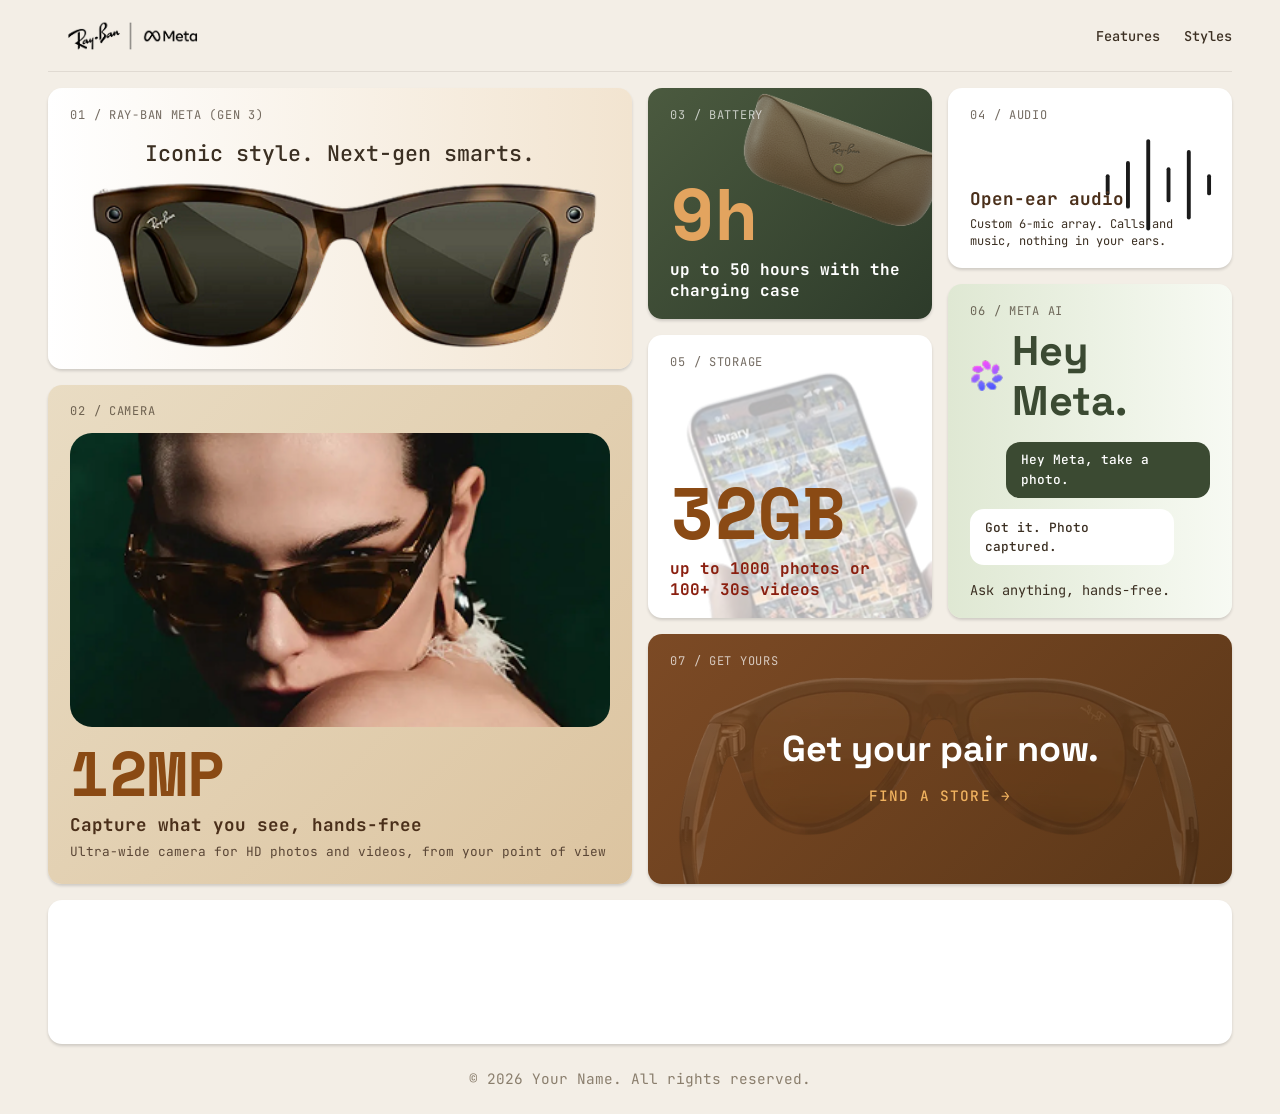
==== Act01-Bento/index.html @ ca3ed842 "Created the bento website" ====
<!DOCTYPE html>
<html lang="en">

<head>
    <meta charset="UTF-8">
    <meta name="viewport" content="width=device-width, initial-scale=1.0">
    <title>Ray-Ban Meta | Bento Layout</title>
    <link rel="preconnect" href="https://fonts.googleapis.com">
    <link rel="preconnect" href="https://fonts.gstatic.com" crossorigin>
    <link
        href="https://fonts.googleapis.com/css2?family=JetBrains+Mono:wght@400;500;700&family=Space+Grotesk:wght@600;700&family=Space+Mono:wght@700&display=swap"
        rel="stylesheet">
    <link href="https://cdn.jsdelivr.net/npm/bootstrap@5.3.3/dist/css/bootstrap.min.css" rel="stylesheet">
    <link rel="stylesheet" href="style.css">
</head>

<body>
    <div class="container-fluid px-3 px-md-5">

        <!-- HEADER -->
        <header class="bento-header mb-3">
            <nav class="d-flex align-items-center justify-content-between w-100">
                <a href="#" class="brand">
                    <img src="images/Rayban_Meta-Logo.png" alt="Ray-Ban Meta" class="brand-logo">
                </a>
                <ul class="nav-links list-unstyled d-flex gap-4 mb-0">
                    <li><a href="#features">Features</a></li>
                    <li><a href="#styles">Styles</a></li>
                </ul>
            </nav>
        </header>

        <!-- MAIN -->
        <main class="row g-3" id="features">

            <!-- LEFT -->
            <div class="col-12 col-lg-6 bento-stack">

                <!-- 01 -->
                <article class="bento-box box-1">
                    <p class="box-label">01 / Ray-Ban Meta (Gen 3)</p>
                    <h2 class="box-tagline">Iconic style. Next-gen smarts.</h2>
                    <img src="images/Wayfarer-Front.png" alt="Ray-Ban Meta Wayfarer, front view" class="img-contain">
                </article>

                <!-- 02 -->
                <article class="bento-box box-4">
                    <p class="box-label">02 / Camera</p>
                    <img src="images/Zena_Model.png" alt="Model wearing Ray-Ban Meta glasses" class="box-photo">
                    <p class="big-stat">12MP</p>
                    <h3 class="box-title">Capture what you see, hands-free</h3>
                    <p class="box-desc">Ultra-wide camera for HD photos and videos, from your point of view</p>
                </article>

            </div>

            <!-- RIGHT -->
            <div class="col-12 col-lg-6 bento-stack">
                <div class="row g-3">

                    <!-- MIDDLE -->
                    <div class="col-12 col-sm-6 bento-stack">

                        <!-- 03 -->
                        <article class="bento-box box-2">
                            <img src="images/Charging_Case.png" alt="Ray-Ban Meta charging case"
                                class="bg-img case-img">
                            <p class="box-label">03 / Battery</p>
                            <div class="box-bottom">
                                <p class="big-stat stat-orange">9h</p>
                                <p class="stat-text">up to 50 hours with the charging case</p>
                            </div>
                        </article>

                        <!-- 05 -->
                        <article class="bento-box box-5">
                            <img src="images/phone_images.png" alt="" class="bg-img phone-img">
                            <p class="box-label">05 / Storage</p>
                            <div class="box-bottom">
                                <p class="big-stat">32GB</p>
                                <p class="stat-text stat-red">up to 1000 photos or 100+ 30s videos</p>
                            </div>
                        </article>

                    </div>

                    <!-- RIGHT SIDE -->
                    <div class="col-12 col-sm-6 bento-stack">

                        <!-- 04 -->
                        <article class="bento-box box-3">
                            <svg class="bg-img wave" viewBox="0 0 142 120" aria-hidden="true">
                                <g stroke="currentColor" stroke-width="5" stroke-linecap="round">
                                    <line x1="6" y1="49" x2="6" y2="71" />
                                    <line x1="32" y1="32" x2="32" y2="88" />
                                    <line x1="58" y1="4" x2="58" y2="116" />
                                    <line x1="84" y1="40" x2="84" y2="80" />
                                    <line x1="110" y1="18" x2="110" y2="102" />
                                    <line x1="136" y1="49" x2="136" y2="71" />
                                </g>
                            </svg>
                            <p class="box-label">04 / Audio</p>
                            <div class="box-bottom">
                                <h3 class="box-title">Open-ear audio</h3>
                                <p class="box-desc">Custom 6-mic array. Calls and music, nothing in your ears.</p>
                            </div>
                        </article>

                        <!-- 06 -->
                        <article class="bento-box box-6">
                            <p class="box-label">06 / Meta AI</p>
                            <div class="ai-title">
                                <img src="images/Meta_AI-Logo.png" alt="Meta AI logo">
                                <h2>Hey Meta.</h2>
                            </div>
                            <div class="chat">
                                <p class="bubble bubble-user">Hey Meta, take a photo.</p>
                                <p class="bubble bubble-ai">Got it. Photo captured.</p>
                            </div>
                            <p class="box-desc ask">Ask anything, hands-free.</p>
                        </article>

                    </div>
                </div>

                <!-- 07 -->
                <article class="bento-box box-7">
                    <img src="images/Aviator-Back.png" alt="" class="bg-img aviator-img">
                    <p class="box-label">07 / Get yours</p>
                    <div class="cta">
                        <h2>Get your pair now.</h2>
                        <a class="store-link" role="button" tabindex="0">Find a store <span
                                class="arrow">&rarr;</span></a>
                    </div>
                </article>

            </div>

            <!-- BELOW THE FOLD -->
            <div class="col-12" id="styles">
                <div class="bento-box box-8"></div>
            </div>

        </main>

        <!-- FOOTER -->
        <footer class="bento-footer">
            <p class="mb-0">&copy; 2026 Your Name. All rights reserved.</p>
        </footer>

    </div>

    <script src="https://cdn.jsdelivr.net/npm/bootstrap@5.3.3/dist/js/bootstrap.bundle.min.js"></script>
</body>

</html>
---- Act01-Bento/style.css ----
:root {
    --gap: 1rem;
    /* mas mataas na minimum para laging kasya ang laman ng boxes */
    --h: max(38rem, calc(100vh - 7.5rem));
    --s: calc(var(--h) * 0.68 - var(--gap));

    --font-mono: 'JetBrains Mono', monospace;
    --font-stat: 'Space Mono', monospace;
    --font-heading: 'Space Grotesk', sans-serif;
    --stat-size: clamp(2.6rem, 8vh, 5rem);
}

html {
    scroll-behavior: smooth;
}

body {
    background: #f3eee6;
    font-family: var(--font-mono);
    color: #3b2f22;
}

/* ---------- HEADER ---------- */
.bento-header {
    min-height: 4.5rem;
    display: flex;
    align-items: center;
    border-bottom: 1px solid rgba(60, 45, 30, 0.1);
}

.brand-logo {
    height: 3rem;
    width: auto;
    display: block;
}

.nav-links a {
    color: #3b2f22;
    font-size: 0.85rem;
    font-weight: 500;
    text-decoration: none;
}

.nav-links a:hover {
    text-decoration: underline;
    text-underline-offset: 4px;
}

/* ---------- FOOTER ---------- */
.bento-footer {
    text-align: center;
    color: #8a7e6d;
    font-size: 0.9rem;
    padding: 1.5rem 0;
}

/* ---------- BOX BASE ---------- */
.bento-stack {
    display: flex;
    flex-direction: column;
    gap: var(--gap);
}

.bento-box {
    position: relative;
    display: flex;
    flex-direction: column;
    overflow: hidden;
    padding: 1.1rem 1.4rem;
    border-radius: 14px;
    box-shadow: 0 2px 3px rgba(0, 0, 0, 0.15);
}

/* text laging nasa ibabaw ng background images */
.bento-box > :not(.bg-img) {
    position: relative;
    z-index: 1;
}

.bg-img {
    position: absolute;
    z-index: 0;
    pointer-events: none;
}

.box-label {
    margin: 0;
    font-size: 0.75rem;
    letter-spacing: 0.06em;
    text-transform: uppercase;
    opacity: 0.7;
}

.box-bottom {
    margin-top: auto;
}

.big-stat {
    margin: 0;
    font-family: var(--font-stat);
    font-weight: 700;
    font-size: var(--stat-size);
    line-height: 1;
    color: #8a4a14;
}

.stat-orange { color: #e3a45f; }

.stat-text {
    margin: 0.6rem 0 0;
    font-size: 1rem;
    font-weight: 700;
    line-height: 1.35;
}

.stat-red { color: #8a1f0f; }

.box-title {
    margin: 0;
    font-size: 1.1rem;
    font-weight: 700;
    color: #4a2f1a;
}

.box-desc {
    margin: 0.4rem 0 0;
    font-size: 0.75rem;
    line-height: 1.45;
}

.img-contain {
    flex: 1 1 0;
    min-height: 0;
    width: 100%;
    object-fit: contain;
    margin-top: 0.5rem;
}

/* ---------- BOX HEIGHTS & BACKGROUNDS ---------- */
/* walang min-height dito para laging pantay ang mga baba */

/* left column */
.box-1 { height: calc(var(--h) * 0.36); background: linear-gradient(90deg, #ffffff, #f2e4d0); }
.box-4 { height: calc(var(--h) * 0.64); background: linear-gradient(135deg, #e9dcc3, #dcc4a0); }

/* middle column */
.box-2 { height: calc(var(--s) * 0.45); background: linear-gradient(135deg, #4b5a3f, #2d3b2a); color: #ffffff; }
.box-5 { height: calc(var(--s) * 0.55); background: #ffffff; }

/* right column */
.box-3 { height: calc(var(--s) * 0.35); background: #ffffff; }
.box-6 { height: calc(var(--s) * 0.65); background: linear-gradient(90deg, #dfe8d3, #f7faf3); }

/* wide brown box */
.box-7 { height: calc(var(--h) * 0.32); background: linear-gradient(135deg, #7c4a25, #5b3718); color: #ffffff; }

/* bottom white box (kita lang pag nag-scroll) */
.box-8 { height: 9rem; background: #ffffff; }

/* ---------- 01 ---------- */
.box-tagline {
    margin: 1.1rem 0 0;
    text-align: center;
    font-size: clamp(1rem, 2.4vh, 1.5rem);
    font-weight: 500;
}

/* mas malaki ang glasses (may transparent padding kasi ang PNG) */
.box-1 .img-contain {
    margin-top: 0.5rem;
    transform: scale(1.7);
}

/* ---------- 02 ---------- */
.box-photo {
    flex: 1 1 0;
    min-height: 0;
    width: 100%;
    object-fit: cover;
    object-position: center 30%;
    border-radius: 22px;
    margin: 0.8rem 0 0;
}

.box-4 .big-stat {
    margin-top: 1rem;
    font-size: clamp(2.4rem, 7vh, 4.4rem);
    line-height: 0.95;
}

.box-4 .box-title {
    margin-top: 0.7rem;
}

.box-4 .box-desc {
    margin-top: 0.5rem;
    margin-bottom: 0.3rem;
    font-size: 0.8rem;
    color: #5a4636;
}

/* ---------- 03 ---------- */
.case-img {
    top: -4%;
    right: -10%;
    width: 84%;
    opacity: 0.5;
}

/* ---------- 04 ---------- */
.wave {
    top: 28%;
    right: 6.5%;
    height: 52%;
    color: #1a1a1a;
}

.box-3 .box-desc {
    max-width: 92%;
}

/* ---------- 05 ---------- */
.phone-img {
    right: 0;
    bottom: -8%;
    height: 96%;
    width: auto;
    opacity: 0.3;
}

/* ---------- 06 ---------- */
.ai-title {
    display: flex;
    align-items: center;
    gap: 0.6rem;
    margin-top: 0.4rem;
}

.ai-title img {
    height: clamp(1.6rem, 3.6vh, 2.2rem);
    width: auto;
}

.ai-title h2 {
    margin: 0;
    font-family: var(--font-heading);
    font-weight: 700;
    font-size: clamp(1.8rem, 4.6vh, 2.7rem);
    color: #3b4a32;
}

.chat {
    margin-top: auto;
    display: flex;
    flex-direction: column;
    gap: 0.7rem;
}

.bubble {
    margin: 0;
    padding: 0.55rem 0.9rem;
    border-radius: 14px;
    font-size: 0.8rem;
    font-weight: 500;
    max-width: 85%;
}

.bubble-user {
    align-self: flex-end;
    background: #3b4a32;
    color: #ffffff;
}

.bubble-ai {
    align-self: flex-start;
    background: #ffffff;
    color: #3b2f22;
}

.ask {
    margin-top: auto;
    font-size: 0.85rem;
}

/* ---------- 07 ---------- */
/* buo ang lens/frame, mas mababa; yung arms na lang ang pwedeng macrop */
.aviator-img {
    left: 0;
    top: 12%;
    width: 100%;
    height: 104%;
    object-fit: contain;
    opacity: 0.2;
}

.cta {
    margin: auto 0;
    text-align: center;
}

.cta h2 {
    margin: 0;
    font-family: var(--font-heading);
    font-weight: 700;
    font-size: clamp(1.6rem, 4vh, 2.4rem);
}

.store-link {
    display: inline-block;
    margin-top: 0.9rem;
    color: #f0b25f;
    font-size: 0.9rem;
    font-weight: 500;
    letter-spacing: 0.08em;
    text-transform: uppercase;
    text-decoration: none;
    cursor: pointer;
    transition: color 0.2s;
}

.store-link .arrow {
    display: inline-block;
    transition: transform 0.2s;
}

.store-link:hover {
    color: #ffd08a;
}

.store-link:hover .arrow {
    transform: translateX(5px);
}
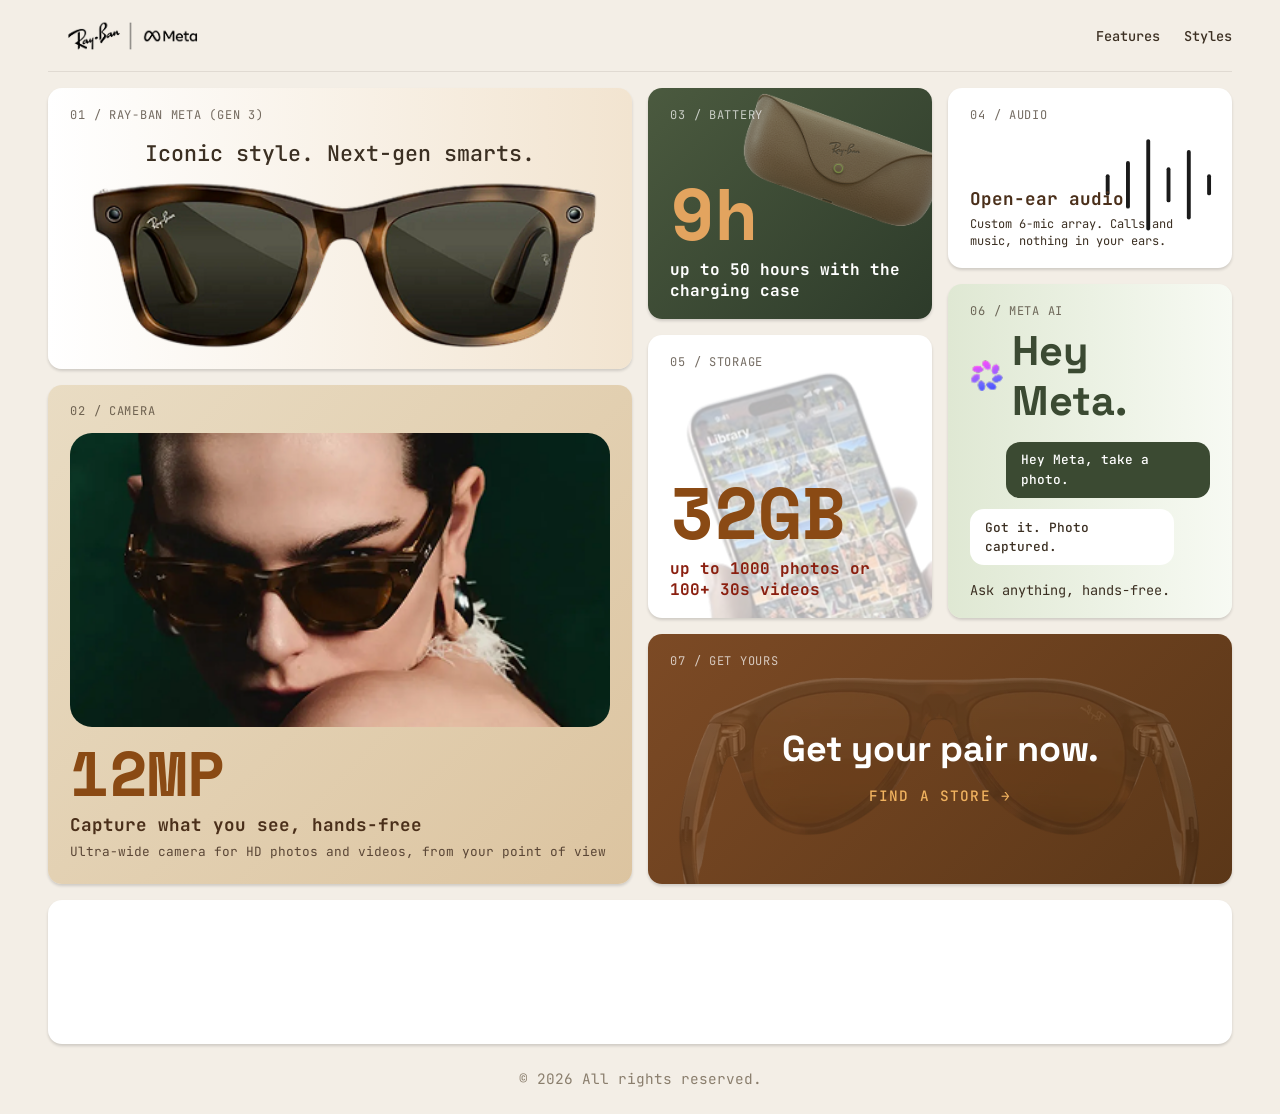
==== commit c0a61f0d: "update design" ====
--- a/Act01-Bento/index.html
+++ b/Act01-Bento/index.html
@@ -145,7 +145,7 @@
 
         <!-- FOOTER -->
         <footer class="bento-footer">
-            <p class="mb-0">&copy; 2026 Your Name. All rights reserved.</p>
+            <p class="mb-0">&copy; 2026 All rights reserved.</p>
         </footer>
 
     </div>
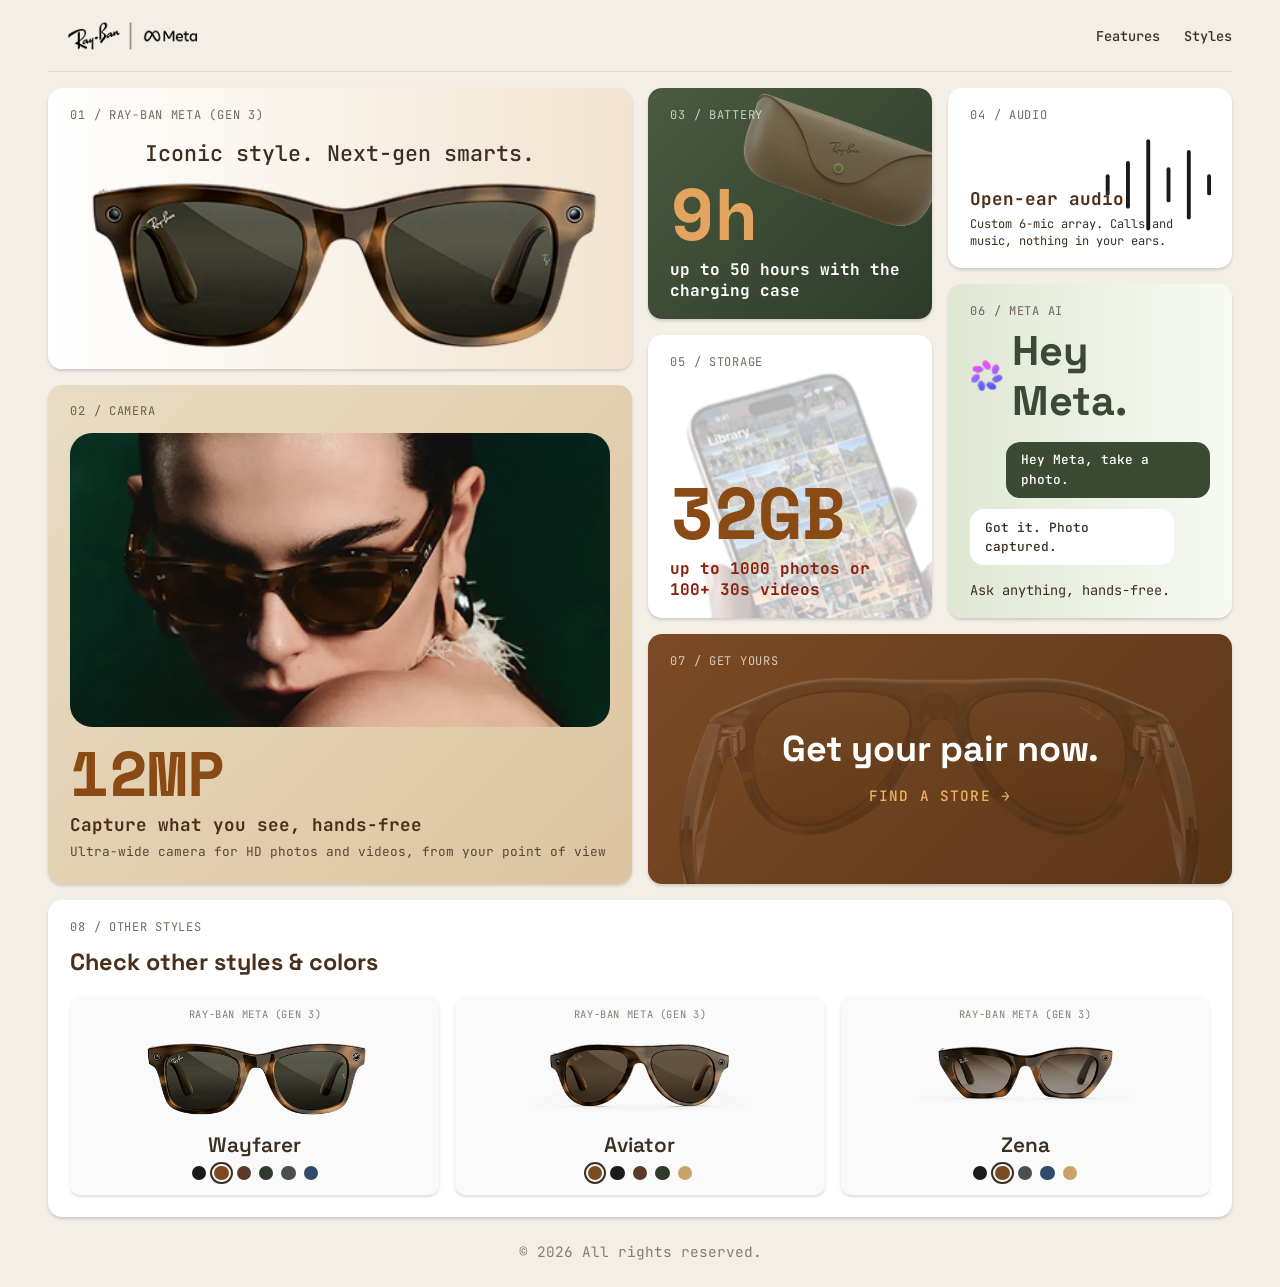
==== commit ed293a01: "Add styles and layout for additional eyewear options in Bento section" ====
--- a/Act01-Bento/index.html
+++ b/Act01-Bento/index.html
@@ -138,7 +138,63 @@
 
             <!-- BELOW THE FOLD -->
             <div class="col-12" id="styles">
-                <div class="bento-box box-8"></div>
+                <section class="bento-box box-8">
+                    <p class="box-label">08 / Other styles</p>
+                    <h2 class="styles-title">Check other styles &amp; colors</h2>
+
+                    <div class="row row-cols-1 row-cols-md-3 g-3">
+
+                        <!-- Wayfarer -->
+                        <div class="col">
+                            <article class="style-card">
+                                <p class="style-gen">Ray-Ban Meta (Gen 3)</p>
+                                <img src="images/Wayfarer-Front.png" alt="Ray-Ban Meta Wayfarer" class="style-img">
+                                <h3 class="style-name">Wayfarer</h3>
+                                <div class="dots">
+                                    <span class="dot" style="--c:#1a1a1a"></span>
+                                    <span class="dot active" style="--c:#7a4a22"></span>
+                                    <span class="dot" style="--c:#5b3a29"></span>
+                                    <span class="dot" style="--c:#2f3a2a"></span>
+                                    <span class="dot" style="--c:#4a4f55"></span>
+                                    <span class="dot" style="--c:#2f4a6b"></span>
+                                </div>
+                            </article>
+                        </div>
+
+                        <!-- Aviator -->
+                        <div class="col">
+                            <article class="style-card">
+                                <p class="style-gen">Ray-Ban Meta (Gen 3)</p>
+                                <img src="images/Aviator-Front.png" alt="Ray-Ban Meta Aviator" class="style-img">
+                                <h3 class="style-name">Aviator</h3>
+                                <div class="dots">
+                                    <span class="dot active" style="--c:#7a4a22"></span>
+                                    <span class="dot" style="--c:#1a1a1a"></span>
+                                    <span class="dot" style="--c:#5b3a29"></span>
+                                    <span class="dot" style="--c:#2f3a2a"></span>
+                                    <span class="dot" style="--c:#c9a46a"></span>
+                                </div>
+                            </article>
+                        </div>
+
+                        <!-- Zena -->
+                        <div class="col">
+                            <article class="style-card">
+                                <p class="style-gen">Ray-Ban Meta (Gen 3)</p>
+                                <img src="images/Zena-Front.png" alt="Ray-Ban Meta Zena" class="style-img">
+                                <h3 class="style-name">Zena</h3>
+                                <div class="dots">
+                                    <span class="dot" style="--c:#1a1a1a"></span>
+                                    <span class="dot active" style="--c:#7a4a22"></span>
+                                    <span class="dot" style="--c:#4a4f55"></span>
+                                    <span class="dot" style="--c:#2f4a6b"></span>
+                                    <span class="dot" style="--c:#c9a46a"></span>
+                                </div>
+                            </article>
+                        </div>
+
+                    </div>
+                </section>
             </div>
 
         </main>
--- a/Act01-Bento/style.css
+++ b/Act01-Bento/style.css
@@ -154,8 +154,73 @@
 /* wide brown box */
 .box-7 { height: calc(var(--h) * 0.32); background: linear-gradient(135deg, #7c4a25, #5b3718); color: #ffffff; }
 
-/* bottom white box (kita lang pag nag-scroll) */
-.box-8 { height: 9rem; background: #ffffff; }
+/* ---------- 08 ---------- */
+.box-8 {
+    background: #ffffff;
+    padding-bottom: 1.4rem;
+    gap: 0.4rem;
+}
+
+.styles-title {
+    margin: 0.4rem 0 0.8rem;
+    font-family: var(--font-heading);
+    font-weight: 700;
+    font-size: clamp(1.2rem, 2.6vh, 1.6rem);
+    color: #4a2f1a;
+}
+
+.style-card {
+    display: flex;
+    flex-direction: column;
+    align-items: center;
+    height: 100%;
+    padding: 0.7rem 1rem 0.9rem;
+    background: #fafafa;
+    border-radius: 10px;
+    box-shadow: 0 2px 3px rgba(0, 0, 0, 0.12);
+}
+
+.style-gen {
+    margin: 0;
+    font-size: 0.65rem;
+    letter-spacing: 0.06em;
+    text-transform: uppercase;
+    opacity: 0.6;
+}
+
+.style-img {
+    width: 100%;
+    height: 6.5rem;
+    object-fit: contain;
+    margin: 0.2rem 0;
+    transform: scale(1.25);
+}
+
+.style-name {
+    margin: 0 0 0.5rem;
+    font-family: var(--font-heading);
+    font-weight: 600;
+    font-size: 1.3rem;
+}
+
+.dots {
+    display: flex;
+    gap: 0.5rem;
+    margin-top: auto;
+}
+
+.dot {
+    width: 0.9rem;
+    height: 0.9rem;
+    border-radius: 50%;
+    background: var(--c);
+    cursor: pointer;
+}
+
+.dot.active {
+    outline: 2px solid #3b2f22;
+    outline-offset: 2px;
+}
 
 /* ---------- 01 ---------- */
 .box-tagline {
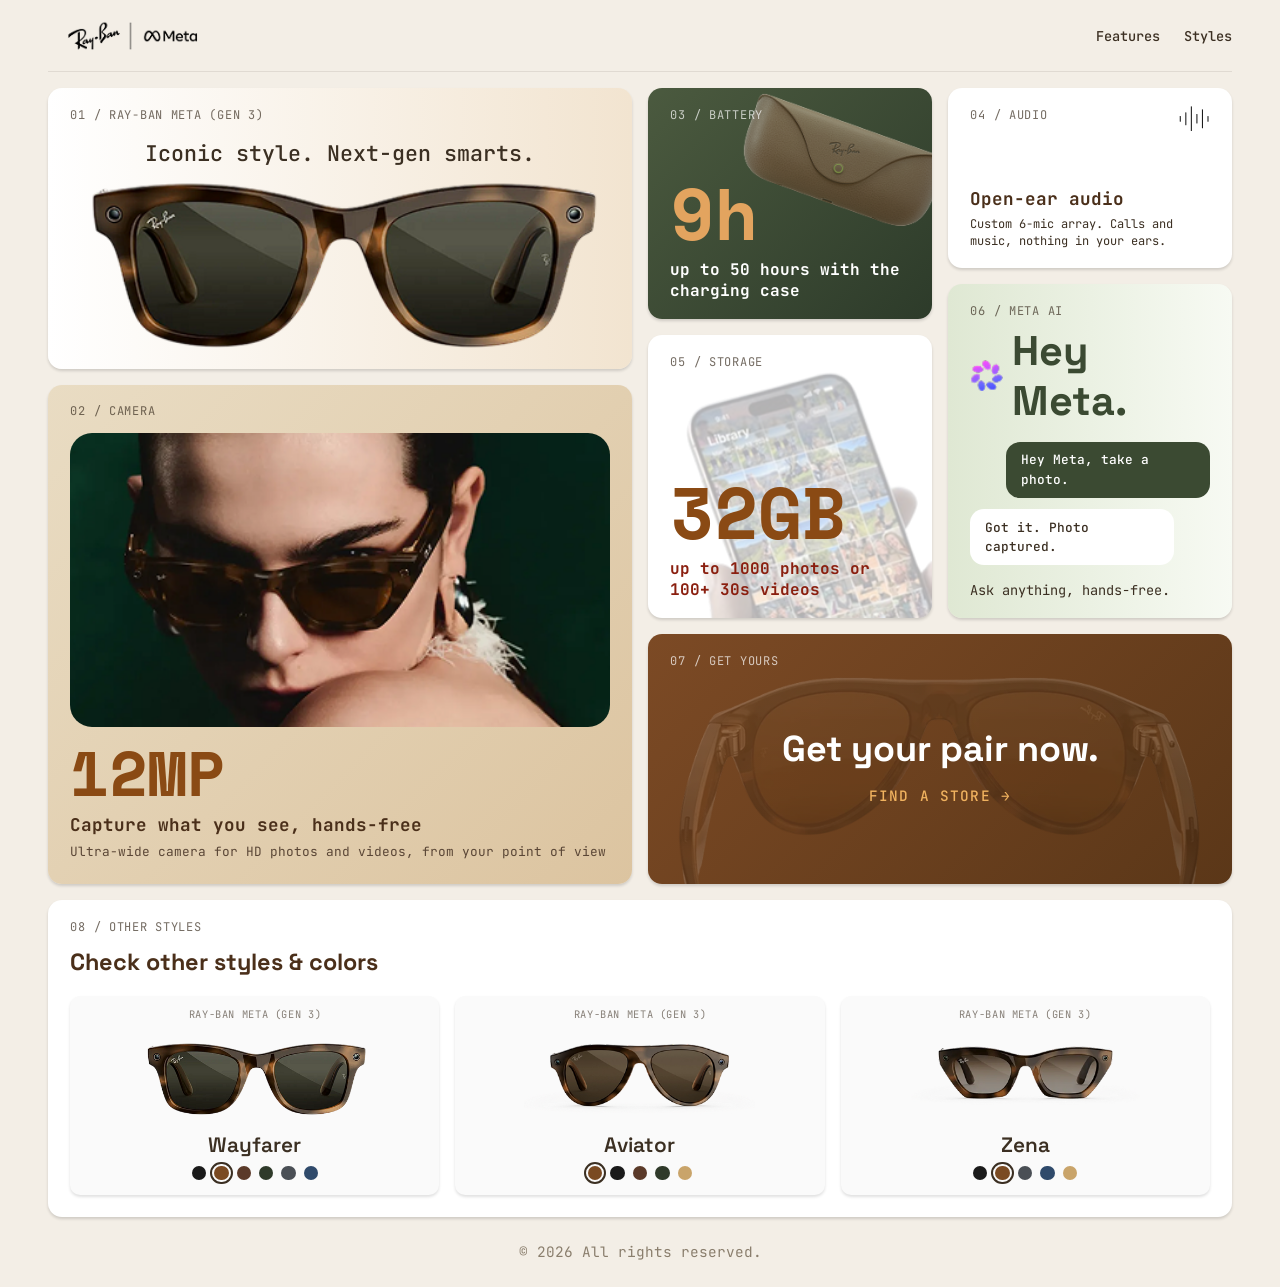
==== commit 764ae255: "Update Design" ====
--- a/Act01-Bento/index.html
+++ b/Act01-Bento/index.html
@@ -17,7 +17,6 @@
 <body>
     <div class="container-fluid px-3 px-md-5">
 
-        <!-- HEADER -->
         <header class="bento-header mb-3">
             <nav class="d-flex align-items-center justify-content-between w-100">
                 <a href="#" class="brand">
@@ -30,20 +29,16 @@
             </nav>
         </header>
 
-        <!-- MAIN -->
         <main class="row g-3" id="features">
 
-            <!-- LEFT -->
             <div class="col-12 col-lg-6 bento-stack">
 
-                <!-- 01 -->
                 <article class="bento-box box-1">
                     <p class="box-label">01 / Ray-Ban Meta (Gen 3)</p>
                     <h2 class="box-tagline">Iconic style. Next-gen smarts.</h2>
                     <img src="images/Wayfarer-Front.png" alt="Ray-Ban Meta Wayfarer, front view" class="img-contain">
                 </article>
 
-                <!-- 02 -->
                 <article class="bento-box box-4">
                     <p class="box-label">02 / Camera</p>
                     <img src="images/Zena_Model.png" alt="Model wearing Ray-Ban Meta glasses" class="box-photo">
@@ -54,14 +49,11 @@
 
             </div>
 
-            <!-- RIGHT -->
             <div class="col-12 col-lg-6 bento-stack">
                 <div class="row g-3">
 
-                    <!-- MIDDLE -->
                     <div class="col-12 col-sm-6 bento-stack">
 
-                        <!-- 03 -->
                         <article class="bento-box box-2">
                             <img src="images/Charging_Case.png" alt="Ray-Ban Meta charging case"
                                 class="bg-img case-img">
@@ -72,7 +64,6 @@
                             </div>
                         </article>
 
-                        <!-- 05 -->
                         <article class="bento-box box-5">
                             <img src="images/phone_images.png" alt="" class="bg-img phone-img">
                             <p class="box-label">05 / Storage</p>
@@ -84,10 +75,8 @@
 
                     </div>
 
-                    <!-- RIGHT SIDE -->
                     <div class="col-12 col-sm-6 bento-stack">
 
-                        <!-- 04 -->
                         <article class="bento-box box-3">
                             <svg class="bg-img wave" viewBox="0 0 142 120" aria-hidden="true">
                                 <g stroke="currentColor" stroke-width="5" stroke-linecap="round">
@@ -106,7 +95,6 @@
                             </div>
                         </article>
 
-                        <!-- 06 -->
                         <article class="bento-box box-6">
                             <p class="box-label">06 / Meta AI</p>
                             <div class="ai-title">
@@ -123,7 +111,6 @@
                     </div>
                 </div>
 
-                <!-- 07 -->
                 <article class="bento-box box-7">
                     <img src="images/Aviator-Back.png" alt="" class="bg-img aviator-img">
                     <p class="box-label">07 / Get yours</p>
@@ -136,7 +123,6 @@
 
             </div>
 
-            <!-- BELOW THE FOLD -->
             <div class="col-12" id="styles">
                 <section class="bento-box box-8">
                     <p class="box-label">08 / Other styles</p>
@@ -144,7 +130,6 @@
 
                     <div class="row row-cols-1 row-cols-md-3 g-3">
 
-                        <!-- Wayfarer -->
                         <div class="col">
                             <article class="style-card">
                                 <p class="style-gen">Ray-Ban Meta (Gen 3)</p>
@@ -161,7 +146,6 @@
                             </article>
                         </div>
 
-                        <!-- Aviator -->
                         <div class="col">
                             <article class="style-card">
                                 <p class="style-gen">Ray-Ban Meta (Gen 3)</p>
@@ -177,7 +161,6 @@
                             </article>
                         </div>
 
-                        <!-- Zena -->
                         <div class="col">
                             <article class="style-card">
                                 <p class="style-gen">Ray-Ban Meta (Gen 3)</p>
@@ -199,7 +182,6 @@
 
         </main>
 
-        <!-- FOOTER -->
         <footer class="bento-footer">
             <p class="mb-0">&copy; 2026 All rights reserved.</p>
         </footer>
--- a/Act01-Bento/style.css
+++ b/Act01-Bento/style.css
@@ -1,6 +1,5 @@
 :root {
     --gap: 1rem;
-    /* mas mataas na minimum para laging kasya ang laman ng boxes */
     --h: max(38rem, calc(100vh - 7.5rem));
     --s: calc(var(--h) * 0.68 - var(--gap));
 
@@ -20,7 +19,6 @@
     color: #3b2f22;
 }
 
-/* ---------- HEADER ---------- */
 .bento-header {
     min-height: 4.5rem;
     display: flex;
@@ -46,7 +44,6 @@
     text-underline-offset: 4px;
 }
 
-/* ---------- FOOTER ---------- */
 .bento-footer {
     text-align: center;
     color: #8a7e6d;
@@ -54,7 +51,6 @@
     padding: 1.5rem 0;
 }
 
-/* ---------- BOX BASE ---------- */
 .bento-stack {
     display: flex;
     flex-direction: column;
@@ -71,7 +67,6 @@
     box-shadow: 0 2px 3px rgba(0, 0, 0, 0.15);
 }
 
-/* text laging nasa ibabaw ng background images */
 .bento-box > :not(.bg-img) {
     position: relative;
     z-index: 1;
@@ -136,25 +131,18 @@
     margin-top: 0.5rem;
 }
 
-/* ---------- BOX HEIGHTS & BACKGROUNDS ---------- */
-/* walang min-height dito para laging pantay ang mga baba */
-
-/* left column */
+
 .box-1 { height: calc(var(--h) * 0.36); background: linear-gradient(90deg, #ffffff, #f2e4d0); }
 .box-4 { height: calc(var(--h) * 0.64); background: linear-gradient(135deg, #e9dcc3, #dcc4a0); }
 
-/* middle column */
 .box-2 { height: calc(var(--s) * 0.45); background: linear-gradient(135deg, #4b5a3f, #2d3b2a); color: #ffffff; }
 .box-5 { height: calc(var(--s) * 0.55); background: #ffffff; }
 
-/* right column */
 .box-3 { height: calc(var(--s) * 0.35); background: #ffffff; }
 .box-6 { height: calc(var(--s) * 0.65); background: linear-gradient(90deg, #dfe8d3, #f7faf3); }
 
-/* wide brown box */
 .box-7 { height: calc(var(--h) * 0.32); background: linear-gradient(135deg, #7c4a25, #5b3718); color: #ffffff; }
 
-/* ---------- 08 ---------- */
 .box-8 {
     background: #ffffff;
     padding-bottom: 1.4rem;
@@ -222,7 +210,7 @@
     outline-offset: 2px;
 }
 
-/* ---------- 01 ---------- */
+
 .box-tagline {
     margin: 1.1rem 0 0;
     text-align: center;
@@ -230,13 +218,11 @@
     font-weight: 500;
 }
 
-/* mas malaki ang glasses (may transparent padding kasi ang PNG) */
 .box-1 .img-contain {
     margin-top: 0.5rem;
     transform: scale(1.7);
 }
 
-/* ---------- 02 ---------- */
 .box-photo {
     flex: 1 1 0;
     min-height: 0;
@@ -264,7 +250,6 @@
     color: #5a4636;
 }
 
-/* ---------- 03 ---------- */
 .case-img {
     top: -4%;
     right: -10%;
@@ -272,19 +257,18 @@
     opacity: 0.5;
 }
 
-/* ---------- 04 ---------- */
 .wave {
-    top: 28%;
-    right: 6.5%;
-    height: 52%;
+    top: 1.1rem;        
+    right: 1.4rem;
+    height: 1.6rem;     
+    width: auto;
     color: #1a1a1a;
 }
 
 .box-3 .box-desc {
-    max-width: 92%;
-}
-
-/* ---------- 05 ---------- */
+    max-width: 100%;
+}
+
 .phone-img {
     right: 0;
     bottom: -8%;
@@ -293,7 +277,6 @@
     opacity: 0.3;
 }
 
-/* ---------- 06 ---------- */
 .ai-title {
     display: flex;
     align-items: center;
@@ -347,8 +330,6 @@
     font-size: 0.85rem;
 }
 
-/* ---------- 07 ---------- */
-/* buo ang lens/frame, mas mababa; yung arms na lang ang pwedeng macrop */
 .aviator-img {
     left: 0;
     top: 12%;
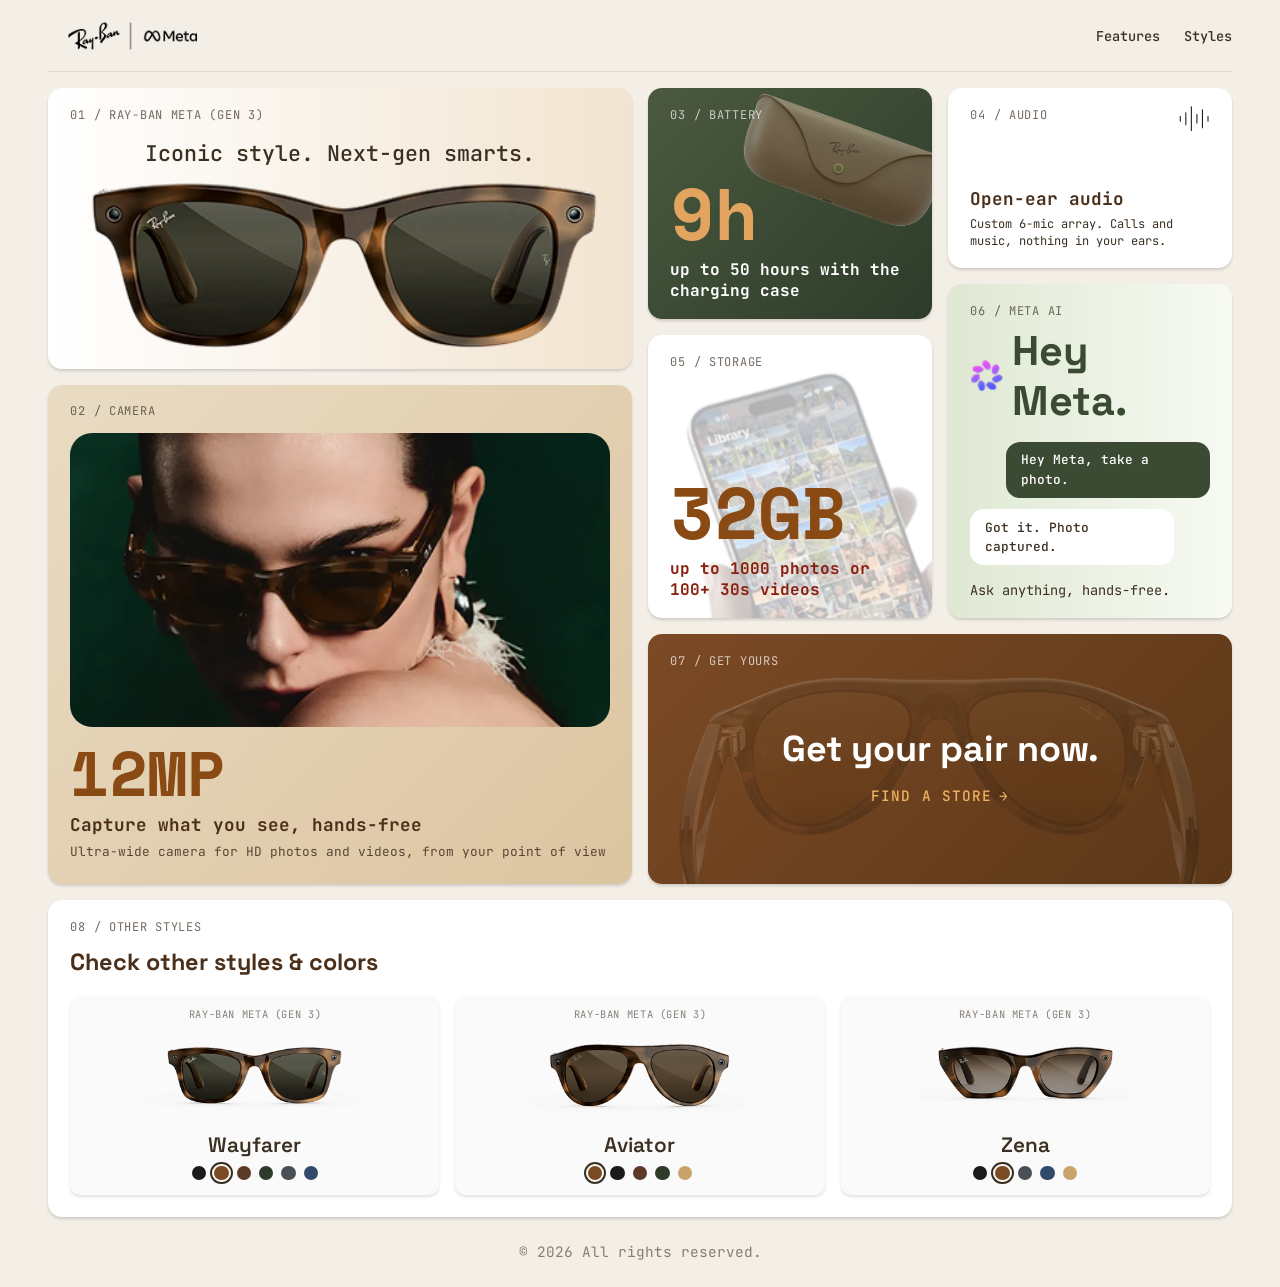
==== commit 912e04b9: "update design" ====
--- a/Act01-Bento/index.html
+++ b/Act01-Bento/index.html
@@ -133,7 +133,7 @@
                         <div class="col">
                             <article class="style-card">
                                 <p class="style-gen">Ray-Ban Meta (Gen 3)</p>
-                                <img src="images/Wayfarer-Front.png" alt="Ray-Ban Meta Wayfarer" class="style-img">
+                                <img src="images/Wayfarer-Front(2).png" alt="Ray-Ban Meta Wayfarer" class="style-img">
                                 <h3 class="style-name">Wayfarer</h3>
                                 <div class="dots">
                                     <span class="dot" style="--c:#1a1a1a"></span>
--- a/Act01-Bento/style.css
+++ b/Act01-Bento/style.css
@@ -352,7 +352,9 @@
 }
 
 .store-link {
-    display: inline-block;
+    display: inline-flex;      
+    align-items: center;       
+    gap: 0.4rem;
     margin-top: 0.9rem;
     color: #f0b25f;
     font-size: 0.9rem;
